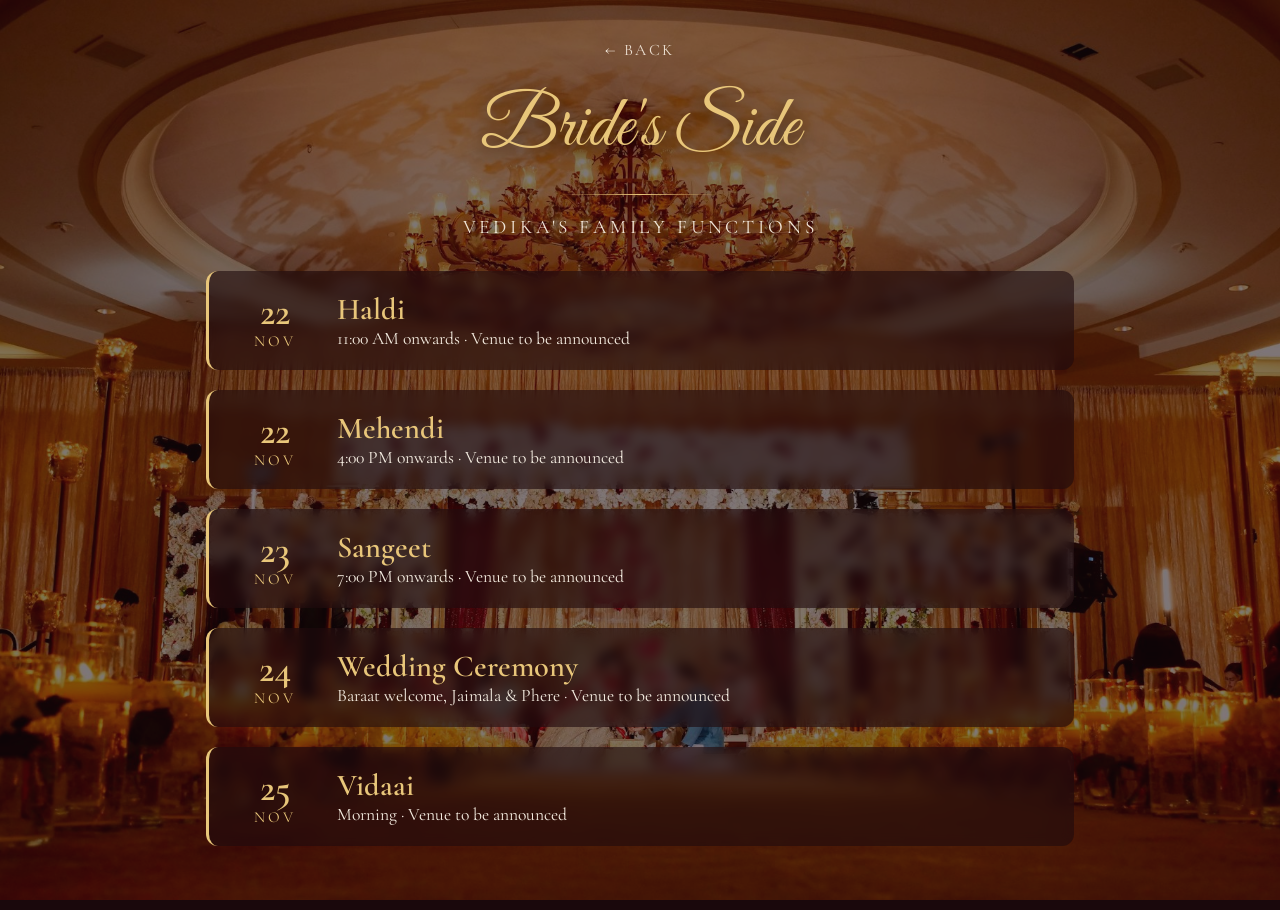
==== bride.html @ 3cd87541 "Add wedding invitation website for Ayush & Vedika Landing page, family choice page, and groom/bride " ====
<!DOCTYPE html>
<html lang="en">
<head>
  <meta charset="UTF-8">
  <meta name="viewport" content="width=device-width, initial-scale=1.0">
  <title>Bride's Side · Ayush &amp; Vedika</title>
  <link rel="preconnect" href="https://fonts.googleapis.com">
  <link rel="preconnect" href="https://fonts.gstatic.com" crossorigin>
  <link href="https://fonts.googleapis.com/css2?family=Cormorant+Garamond:wght@400;600&family=Great+Vibes&display=swap" rel="stylesheet">
  <link rel="stylesheet" href="css/style.css">
</head>
<body>
  <main class="page">
    <a class="back" href="families.html">&larr; Back</a>
    <h1 class="script">Bride's Side</h1>
    <div class="divider"></div>
    <p class="subtitle">Vedika's Family Functions</p>

    <!-- Placeholder functions: edit dates, times and venues below -->
    <ul class="events">
      <li class="event">
        <div class="when"><div class="day">22</div><div class="month">Nov</div></div>
        <div>
          <h2>Haldi</h2>
          <p>11:00 AM onwards · Venue to be announced</p>
        </div>
      </li>
      <li class="event">
        <div class="when"><div class="day">22</div><div class="month">Nov</div></div>
        <div>
          <h2>Mehendi</h2>
          <p>4:00 PM onwards · Venue to be announced</p>
        </div>
      </li>
      <li class="event">
        <div class="when"><div class="day">23</div><div class="month">Nov</div></div>
        <div>
          <h2>Sangeet</h2>
          <p>7:00 PM onwards · Venue to be announced</p>
        </div>
      </li>
      <li class="event">
        <div class="when"><div class="day">24</div><div class="month">Nov</div></div>
        <div>
          <h2>Wedding Ceremony</h2>
          <p>Baraat welcome, Jaimala &amp; Phere · Venue to be announced</p>
        </div>
      </li>
      <li class="event">
        <div class="when"><div class="day">25</div><div class="month">Nov</div></div>
        <div>
          <h2>Vidaai</h2>
          <p>Morning · Venue to be announced</p>
        </div>
      </li>
    </ul>
  </main>
</body>
</html>
---- css/style.css ----
/* ===== Theme ===== */
:root {
  --gold: #e8c67a;
  --gold-deep: #b8893a;
  --cream: #fff8ec;
  --maroon: #7a1f2b;
  --overlay: rgba(25, 8, 12, 0.55);
  /* Swap images/background.jpg with your own photo (keep the same name) */
  --bg-image: url("../images/background.jpg");
}

* { box-sizing: border-box; margin: 0; padding: 0; }

html, body { min-height: 100%; }

body {
  font-family: "Cormorant Garamond", Georgia, serif;
  color: var(--cream);
  background: #1a080c var(--bg-image) center / cover no-repeat fixed;
  min-height: 100vh;
}

/* Dark overlay so text stays readable over any photo */
body::before {
  content: "";
  position: fixed;
  inset: 0;
  background: var(--overlay);
  z-index: -1;
}

a { color: inherit; text-decoration: none; }

.script { font-family: "Great Vibes", cursive; font-weight: 400; }

/* ===== Landing page ===== */
.landing {
  min-height: 100vh;
  display: flex;
  flex-direction: column;
  align-items: center;
  justify-content: center;
  text-align: center;
  padding: 24px 16px;
  cursor: pointer;
}

.landing .names {
  font-size: clamp(3.5rem, 13vw, 8rem);
  color: var(--gold);
  line-height: 1.1;
  text-shadow: 0 4px 24px rgba(0, 0, 0, 0.6);
  animation: fadeUp 1.4s ease both;
}

.landing .date {
  margin-top: 12px;
  font-size: clamp(1.3rem, 4.5vw, 2rem);
  letter-spacing: 0.35em;
  text-transform: uppercase;
  animation: fadeUp 1.4s 0.4s ease both;
}

.divider {
  width: 160px;
  height: 1px;
  margin: 20px auto;
  background: linear-gradient(90deg, transparent, var(--gold), transparent);
}

.tap-hint {
  margin-top: 48px;
  font-size: 1rem;
  letter-spacing: 0.25em;
  text-transform: uppercase;
  opacity: 0.85;
  animation: pulse 2s ease-in-out infinite, fadeUp 1.4s 0.8s ease both;
}

/* ===== Shared page layout ===== */
.page {
  max-width: 900px;
  margin: 0 auto;
  padding: 40px 16px 64px;
  text-align: center;
}

.page h1 {
  font-size: clamp(2.8rem, 9vw, 4.5rem);
  color: var(--gold);
  text-shadow: 0 4px 20px rgba(0, 0, 0, 0.6);
}

.page .subtitle {
  font-size: 1.2rem;
  letter-spacing: 0.2em;
  text-transform: uppercase;
  opacity: 0.9;
}

.back {
  display: inline-block;
  margin-bottom: 24px;
  font-size: 1rem;
  letter-spacing: 0.15em;
  text-transform: uppercase;
  opacity: 0.85;
}
.back:hover { color: var(--gold); }

/* ===== Family choice cards ===== */
.choices {
  display: grid;
  grid-template-columns: repeat(auto-fit, minmax(240px, 1fr));
  gap: 24px;
  margin-top: 32px;
}

.choice {
  display: block;
  padding: 40px 24px;
  border: 1px solid var(--gold);
  border-radius: 16px;
  background: rgba(30, 10, 14, 0.55);
  backdrop-filter: blur(6px);
  -webkit-backdrop-filter: blur(6px);
  transition: transform 0.3s ease, box-shadow 0.3s ease, background 0.3s ease;
}

.choice:hover,
.choice:focus-visible {
  transform: translateY(-6px);
  background: rgba(122, 31, 43, 0.6);
  box-shadow: 0 12px 32px rgba(0, 0, 0, 0.45), 0 0 0 1px var(--gold);
  outline: none;
}

.choice .icon { font-size: 2.5rem; }
.choice .label { font-size: 2.6rem; color: var(--gold); margin: 8px 0; }
.choice .who { font-size: 1.15rem; letter-spacing: 0.1em; }

/* ===== Function list ===== */
.events {
  list-style: none;
  margin-top: 32px;
  display: grid;
  gap: 20px;
  text-align: left;
}

.event {
  display: flex;
  gap: 20px;
  align-items: center;
  padding: 20px 24px;
  border-left: 3px solid var(--gold);
  border-radius: 12px;
  background: rgba(30, 10, 14, 0.6);
  backdrop-filter: blur(6px);
  -webkit-backdrop-filter: blur(6px);
}

.event .when {
  flex: 0 0 84px;
  text-align: center;
  color: var(--gold);
  line-height: 1.1;
}
.event .when .day { font-size: 2.4rem; font-weight: 600; }
.event .when .month { font-size: 0.95rem; letter-spacing: 0.2em; text-transform: uppercase; }

.event h2 { font-size: 1.9rem; color: var(--gold); font-weight: 600; }
.event p { font-size: 1.1rem; opacity: 0.95; }

/* ===== Animations ===== */
@keyframes fadeUp {
  from { opacity: 0; transform: translateY(20px); }
  to   { opacity: 1; transform: translateY(0); }
}
@keyframes pulse {
  0%, 100% { opacity: 0.5; }
  50%      { opacity: 1; }
}

@media (max-width: 520px) {
  .event { flex-direction: column; align-items: flex-start; gap: 8px; }
  .event .when { flex: none; text-align: left; display: flex; gap: 8px; align-items: baseline; }
  .event .when .day { font-size: 1.8rem; }
}

@media (prefers-reduced-motion: reduce) {
  * { animation: none !important; transition: none !important; }
}
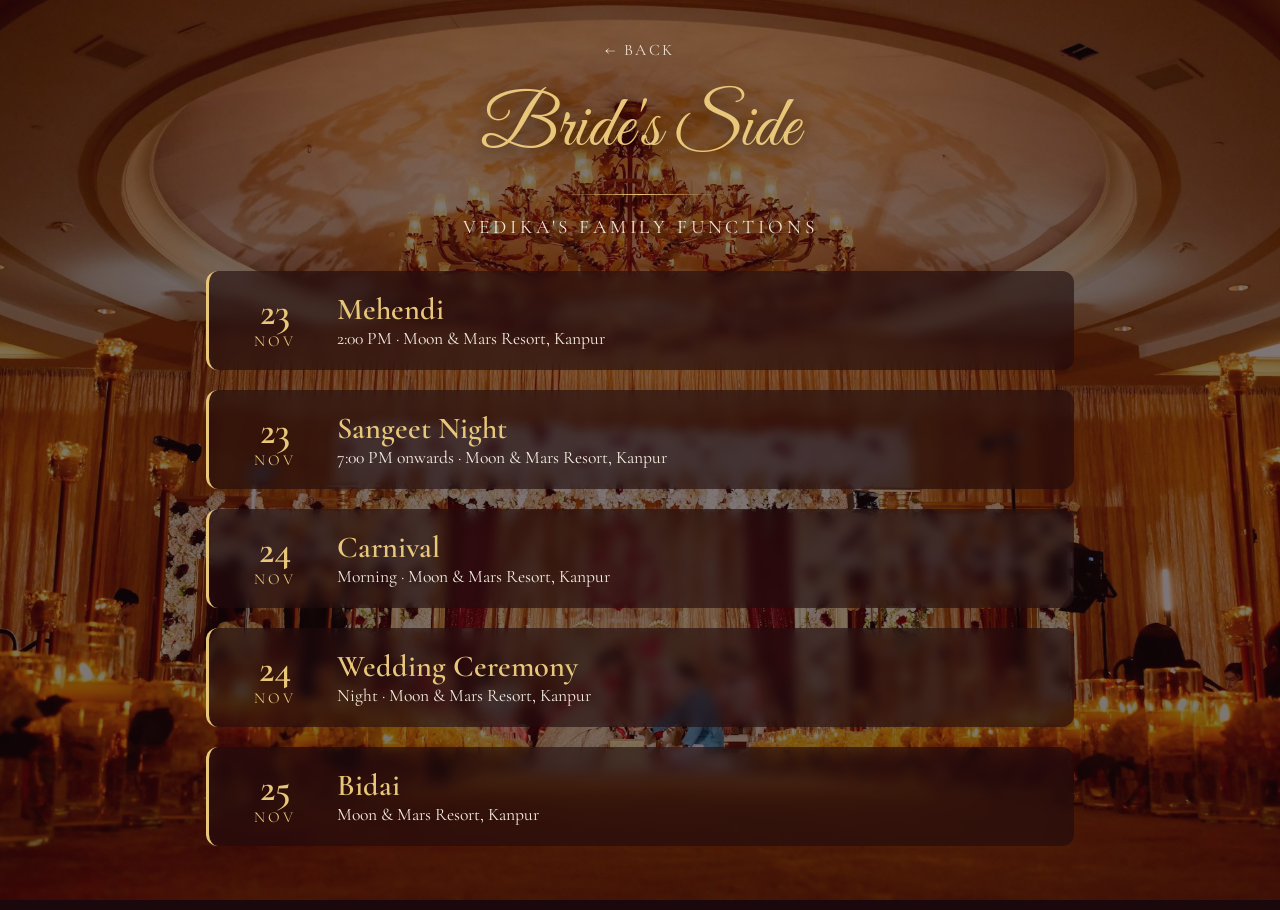
==== commit b4d6d975: "Add bride side schedule, venues and addresses; tighten mobile text Co-Authored-By: Claude Opus 5.5 <" ====
--- a/bride.html
+++ b/bride.html
@@ -6,7 +6,7 @@
   <title>Bride's Side · Ayush &amp; Vedika</title>
   <link rel="preconnect" href="https://fonts.googleapis.com">
   <link rel="preconnect" href="https://fonts.gstatic.com" crossorigin>
-  <link href="https://fonts.googleapis.com/css2?family=Cormorant+Garamond:wght@400;600&family=Great+Vibes&display=swap" rel="stylesheet">
+  <link href="https://fonts.googleapis.com/css2?family=Cormorant+Garamond:wght@400;600&family=Great+Vibes&family=Tiro+Devanagari+Hindi&display=swap" rel="stylesheet">
   <link rel="stylesheet" href="css/style.css">
 </head>
 <body>
@@ -16,41 +16,40 @@
     <div class="divider"></div>
     <p class="subtitle">Vedika's Family Functions</p>
 
-    <!-- Placeholder functions: edit dates, times and venues below -->
     <ul class="events">
       <li class="event">
-        <div class="when"><div class="day">22</div><div class="month">Nov</div></div>
-        <div>
-          <h2>Haldi</h2>
-          <p>11:00 AM onwards · Venue to be announced</p>
-        </div>
-      </li>
-      <li class="event">
-        <div class="when"><div class="day">22</div><div class="month">Nov</div></div>
+        <div class="when"><div class="day">23</div><div class="month">Nov</div></div>
         <div>
           <h2>Mehendi</h2>
-          <p>4:00 PM onwards · Venue to be announced</p>
+          <p>2:00 PM · Moon &amp; Mars Resort, Kanpur</p>
         </div>
       </li>
       <li class="event">
         <div class="when"><div class="day">23</div><div class="month">Nov</div></div>
         <div>
-          <h2>Sangeet</h2>
-          <p>7:00 PM onwards · Venue to be announced</p>
+          <h2>Sangeet Night</h2>
+          <p>7:00 PM onwards · Moon &amp; Mars Resort, Kanpur</p>
+        </div>
+      </li>
+      <li class="event">
+        <div class="when"><div class="day">24</div><div class="month">Nov</div></div>
+        <div>
+          <h2>Carnival</h2>
+          <p>Morning · Moon &amp; Mars Resort, Kanpur</p>
         </div>
       </li>
       <li class="event">
         <div class="when"><div class="day">24</div><div class="month">Nov</div></div>
         <div>
           <h2>Wedding Ceremony</h2>
-          <p>Baraat welcome, Jaimala &amp; Phere · Venue to be announced</p>
+          <p>Night · Moon &amp; Mars Resort, Kanpur</p>
         </div>
       </li>
       <li class="event">
         <div class="when"><div class="day">25</div><div class="month">Nov</div></div>
         <div>
-          <h2>Vidaai</h2>
-          <p>Morning · Venue to be announced</p>
+          <h2>Bidai</h2>
+          <p>Moon &amp; Mars Resort, Kanpur</p>
         </div>
       </li>
     </ul>
--- a/css/style.css
+++ b/css/style.css
@@ -14,7 +14,7 @@
 html, body { min-height: 100%; }
 
 body {
-  font-family: "Cormorant Garamond", Georgia, serif;
+  font-family: "Cormorant Garamond", "Tiro Devanagari Hindi", Georgia, serif;
   color: var(--cream);
   background: #1a080c var(--bg-image) center / cover no-repeat fixed;
   min-height: 100vh;
@@ -170,7 +170,7 @@
 .event .when .month { font-size: 0.95rem; letter-spacing: 0.2em; text-transform: uppercase; }
 
 .event h2 { font-size: 1.9rem; color: var(--gold); font-weight: 600; }
-.event p { font-size: 1.1rem; opacity: 0.95; }
+.event p { font-size: 1.1rem; opacity: 0.95; overflow-wrap: anywhere; }
 
 /* ===== Animations ===== */
 @keyframes fadeUp {
@@ -183,6 +183,7 @@
 }
 
 @media (max-width: 520px) {
+  .page .subtitle { font-size: 1rem; letter-spacing: 0.12em; }
   .event { flex-direction: column; align-items: flex-start; gap: 8px; }
   .event .when { flex: none; text-align: left; display: flex; gap: 8px; align-items: baseline; }
   .event .when .day { font-size: 1.8rem; }
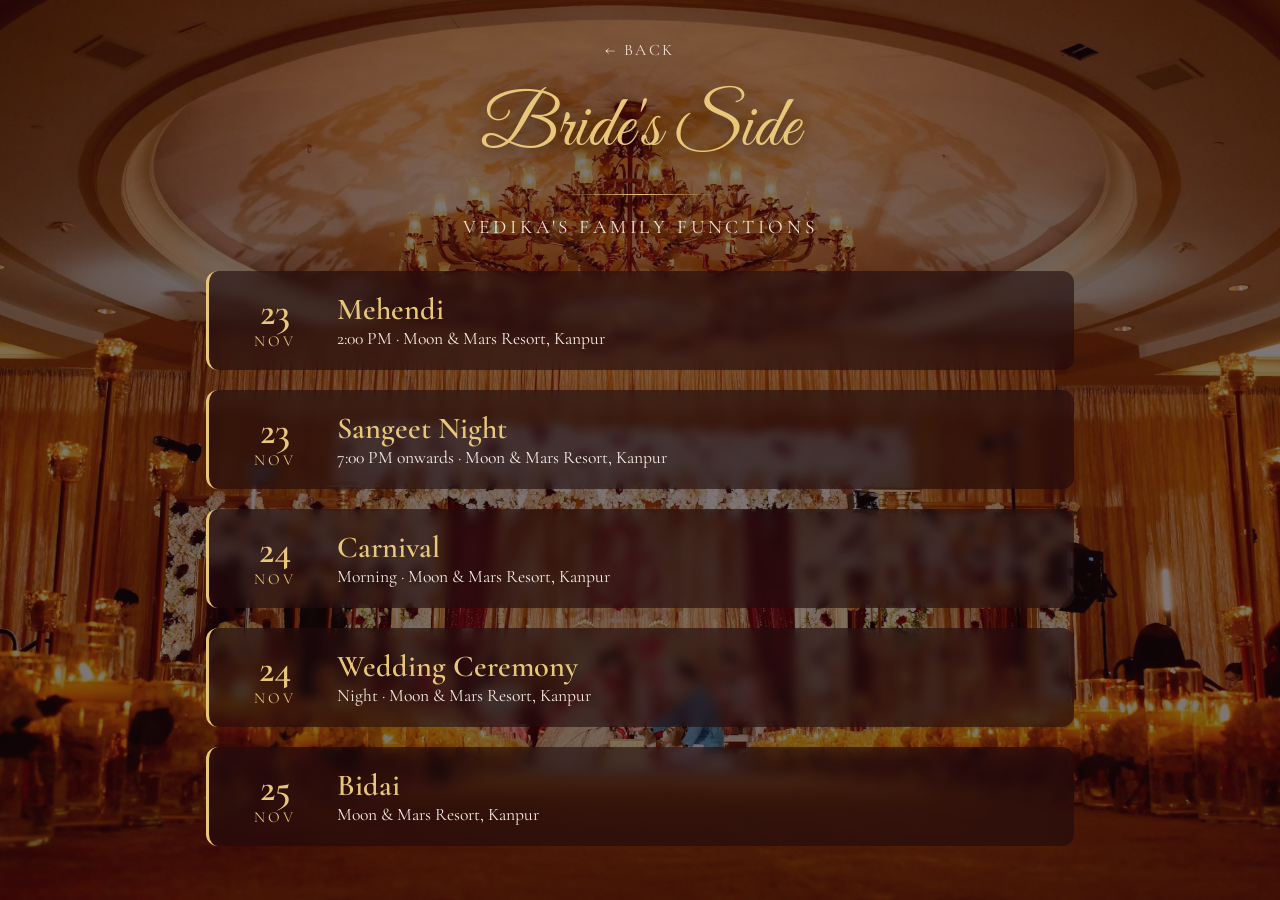
==== commit 187c296a: "Add English/Hindi switch, background music, single-page navigation Co-Authored-By: Claude Opus 5.5 <" ====
--- a/bride.html
+++ b/bride.html
@@ -2,57 +2,10 @@
 <html lang="en">
 <head>
   <meta charset="UTF-8">
-  <meta name="viewport" content="width=device-width, initial-scale=1.0">
-  <title>Bride's Side · Ayush &amp; Vedika</title>
-  <link rel="preconnect" href="https://fonts.googleapis.com">
-  <link rel="preconnect" href="https://fonts.gstatic.com" crossorigin>
-  <link href="https://fonts.googleapis.com/css2?family=Cormorant+Garamond:wght@400;600&family=Great+Vibes&family=Tiro+Devanagari+Hindi&display=swap" rel="stylesheet">
-  <link rel="stylesheet" href="css/style.css">
+  <meta http-equiv="refresh" content="0; url=index.html#bride">
+  <title>Ayush &amp; Vedika</title>
 </head>
 <body>
-  <main class="page">
-    <a class="back" href="families.html">&larr; Back</a>
-    <h1 class="script">Bride's Side</h1>
-    <div class="divider"></div>
-    <p class="subtitle">Vedika's Family Functions</p>
-
-    <ul class="events">
-      <li class="event">
-        <div class="when"><div class="day">23</div><div class="month">Nov</div></div>
-        <div>
-          <h2>Mehendi</h2>
-          <p>2:00 PM · Moon &amp; Mars Resort, Kanpur</p>
-        </div>
-      </li>
-      <li class="event">
-        <div class="when"><div class="day">23</div><div class="month">Nov</div></div>
-        <div>
-          <h2>Sangeet Night</h2>
-          <p>7:00 PM onwards · Moon &amp; Mars Resort, Kanpur</p>
-        </div>
-      </li>
-      <li class="event">
-        <div class="when"><div class="day">24</div><div class="month">Nov</div></div>
-        <div>
-          <h2>Carnival</h2>
-          <p>Morning · Moon &amp; Mars Resort, Kanpur</p>
-        </div>
-      </li>
-      <li class="event">
-        <div class="when"><div class="day">24</div><div class="month">Nov</div></div>
-        <div>
-          <h2>Wedding Ceremony</h2>
-          <p>Night · Moon &amp; Mars Resort, Kanpur</p>
-        </div>
-      </li>
-      <li class="event">
-        <div class="when"><div class="day">25</div><div class="month">Nov</div></div>
-        <div>
-          <h2>Bidai</h2>
-          <p>Moon &amp; Mars Resort, Kanpur</p>
-        </div>
-      </li>
-    </ul>
-  </main>
+  <a href="index.html#bride">Continue to the invitation</a>
 </body>
 </html>
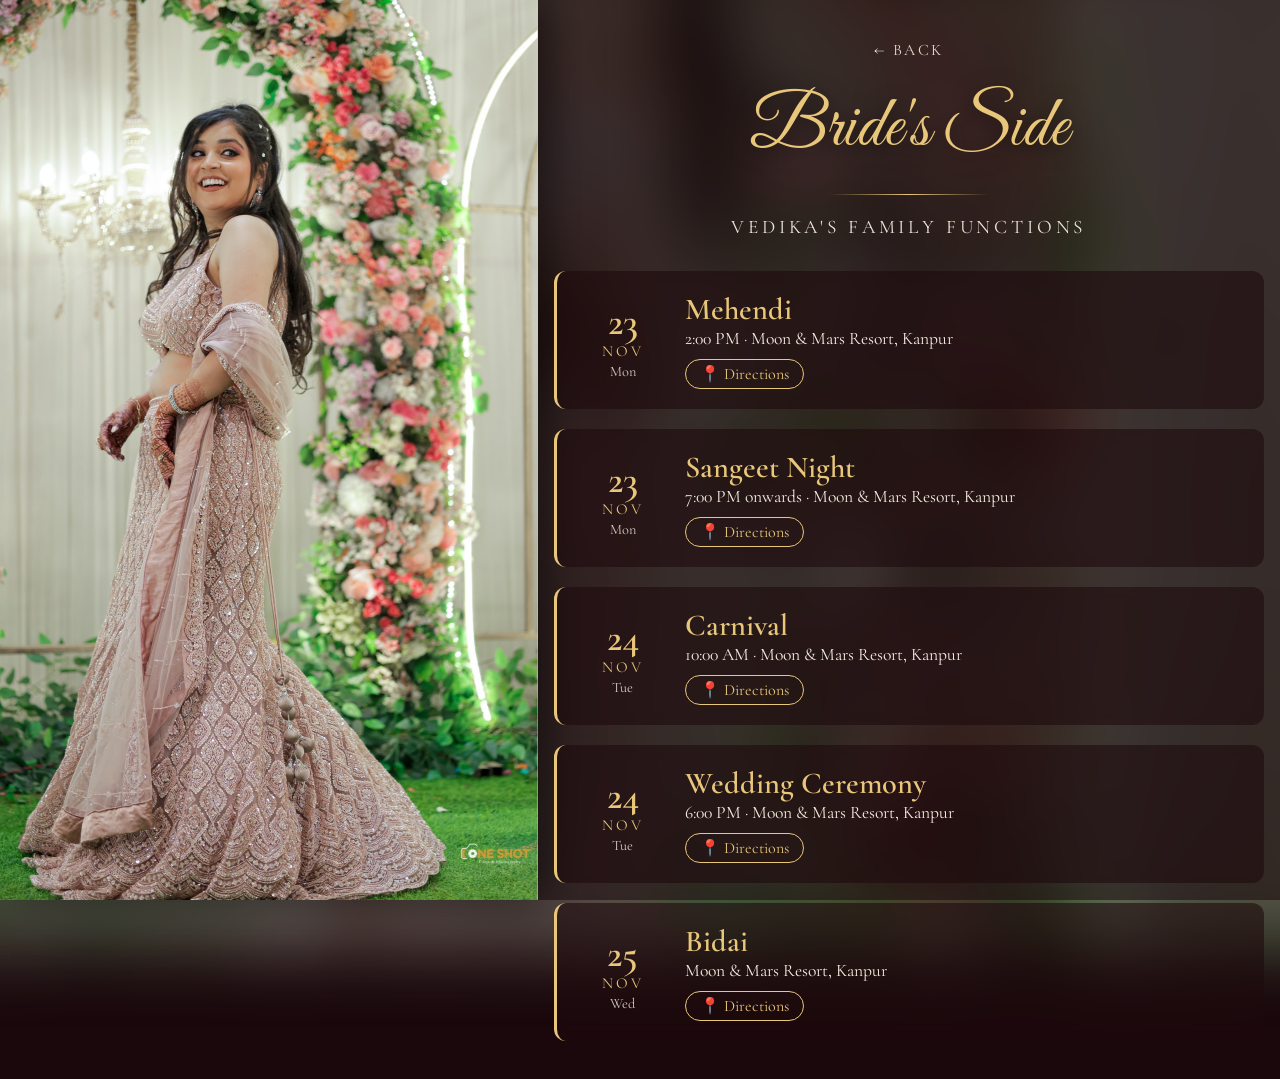
==== commit c3b9ace3: "Add WhatsApp link preview, directions, weekdays, countdown, favicon; compress song Co-Authored-By: C" ====
--- a/bride.html
+++ b/bride.html
@@ -3,7 +3,16 @@
 <head>
   <meta charset="UTF-8">
   <meta http-equiv="refresh" content="0; url=index.html#bride">
-  <title>Ayush &amp; Vedika</title>
+  <title>Ayush &amp; Vedika · 24 Nov 2026</title>
+  <link rel="icon" href="images/favicon.svg" type="image/svg+xml">
+  <meta property="og:type" content="website">
+  <meta property="og:url" content="https://ayushiiism.github.io/ayush_marriage_invitation/bride.html">
+  <meta property="og:title" content="Ayush &amp; Vedika · 24 Nov 2026">
+  <meta property="og:description" content="Bride&#39;s side functions · Vedika&#39;s family — you're invited!">
+  <meta property="og:image" content="https://ayushiiism.github.io/ayush_marriage_invitation/images/og.jpg">
+  <meta property="og:image:width" content="1200">
+  <meta property="og:image:height" content="630">
+  <meta name="twitter:card" content="summary_large_image">
 </head>
 <body>
   <a href="index.html#bride">Continue to the invitation</a>
